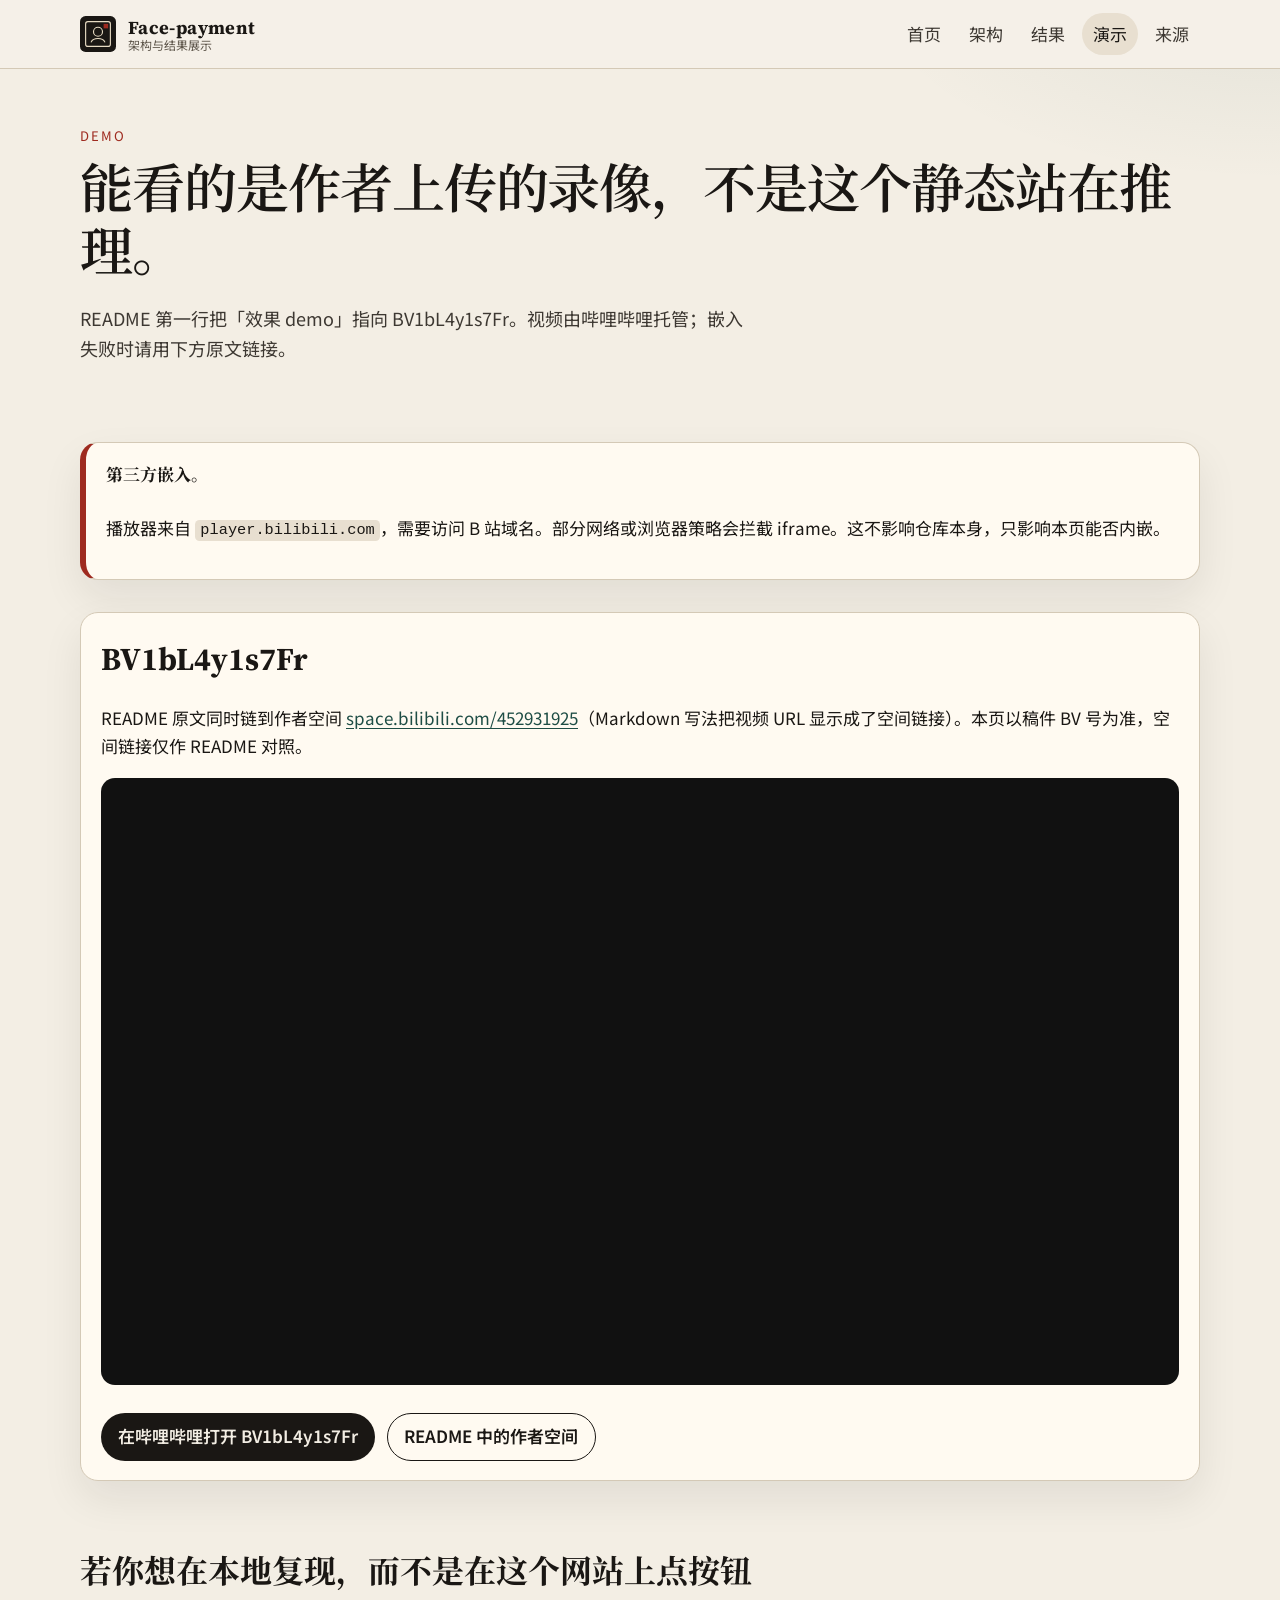
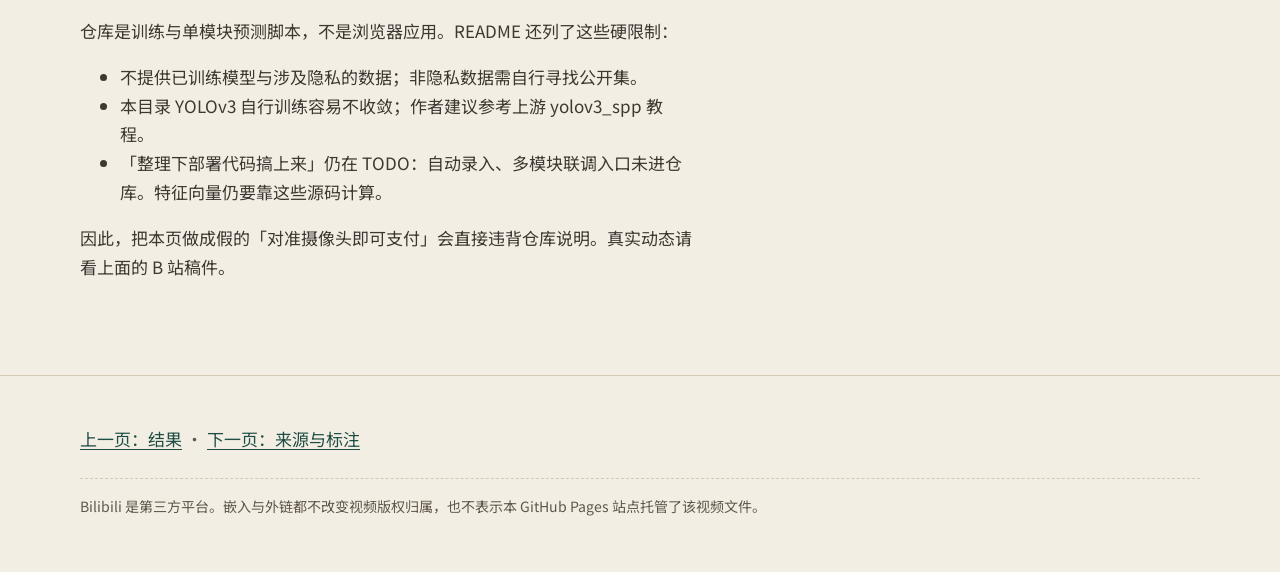
==== docs/demo.html @ 33ffc805 "Add a static GitHub Pages architecture showcase. Publish a Chinese-first docs/ site that explains th" ====
<!DOCTYPE html>
<html lang="zh-CN">
<head>
  <meta charset="utf-8">
  <meta name="viewport" content="width=device-width, initial-scale=1">
  <title>演示录像 · Face-payment</title>
  <meta name="description" content="Face-payment 无法在浏览器推理。官方效果演示是哔哩哔哩 BV1bL4y1s7Fr，本页嵌入并提供原文链接。">
  <link rel="canonical" href="https://unstoppablecurry.github.io/Face-payment/demo.html">
  <link rel="icon" href="assets/img/favicon.svg" type="image/svg+xml">
  <meta property="og:title" content="演示录像 · Face-payment">
  <meta property="og:description" content="嵌入 README 标明的 Bilibili 演示 BV1bL4y1s7Fr。第三方站点托管。">
  <meta property="og:url" content="https://unstoppablecurry.github.io/Face-payment/demo.html">
  <meta property="og:image" content="https://unstoppablecurry.github.io/Face-payment/assets/img/readme-user-image.png">
  <link rel="preconnect" href="https://fonts.googleapis.com">
  <link rel="preconnect" href="https://fonts.gstatic.com" crossorigin>
  <link href="https://fonts.googleapis.com/css2?family=Noto+Sans+SC:wght@400;600;700&family=Noto+Serif+SC:wght@600;700&family=Source+Serif+4:wght@600;700&display=swap" rel="stylesheet">
  <link rel="stylesheet" href="assets/css/site.css">
</head>
<body>
  <a class="skip-link" href="#main">跳到正文</a>
  <header class="site-header">
    <div class="wrap header-inner">
      <a class="brand" href="index.html">
        <img class="brand-mark" src="assets/img/favicon.svg" alt="">
        <span class="brand-text"><strong>Face-payment</strong><span>架构与结果展示</span></span>
      </a>
      <button class="nav-toggle" type="button" data-nav-toggle aria-expanded="false" aria-controls="site-nav">菜单</button>
      <nav id="site-nav" class="site-nav" data-site-nav aria-label="主导航">
        <ul>
          <li><a href="index.html">首页</a></li>
          <li><a href="architecture.html">架构</a></li>
          <li><a href="results.html">结果</a></li>
          <li><a href="demo.html" aria-current="page">演示</a></li>
          <li><a href="sources.html">来源</a></li>
        </ul>
      </nav>
    </div>
  </header>

  <main id="main">
    <header class="page-hero">
      <div class="wrap">
        <p class="kicker">Demo</p>
        <h1>能看的是作者上传的录像，不是这个静态站在推理。</h1>
        <p class="lede">README 第一行把「效果 demo」指向 BV1bL4y1s7Fr。视频由哔哩哔哩托管；嵌入失败时请用下方原文链接。</p>
      </div>
    </header>

    <section class="section">
      <div class="wrap">
        <aside class="notice">
          <strong>第三方嵌入。</strong>
          <p>播放器来自 <code>player.bilibili.com</code>，需要访问 B 站域名。部分网络或浏览器策略会拦截 iframe。这不影响仓库本身，只影响本页能否内嵌。</p>
        </aside>

        <div class="card">
          <h2 style="margin-top:0;font-family:var(--font-serif);">BV1bL4y1s7Fr</h2>
          <p>README 原文同时链到作者空间 <a href="https://space.bilibili.com/452931925">space.bilibili.com/452931925</a>（Markdown 写法把视频 URL 显示成了空间链接）。本页以稿件 BV 号为准，空间链接仅作 README 对照。</p>
          <div class="video-frame">
            <iframe
              src="https://player.bilibili.com/player.html?isOutside=true&amp;bvid=BV1bL4y1s7Fr&amp;p=1&amp;high_quality=1&amp;danmaku=0"
              title="哔哩哔哩演示视频 BV1bL4y1s7Fr"
              allowfullscreen
              loading="lazy"
              referrerpolicy="no-referrer-when-downgrade"></iframe>
          </div>
          <p class="hero-actions" style="margin-bottom:0;">
            <a class="btn btn-primary" href="https://www.bilibili.com/video/BV1bL4y1s7Fr">在哔哩哔哩打开 BV1bL4y1s7Fr</a>
            <a class="btn btn-ghost" href="https://space.bilibili.com/452931925">README 中的作者空间</a>
          </p>
        </div>
      </div>
    </section>

    <section class="section">
      <div class="wrap">
        <h2>若你想在本地复现，而不是在这个网站上点按钮</h2>
        <div class="prose">
          <p>仓库是训练与单模块预测脚本，不是浏览器应用。README 还列了这些硬限制：</p>
          <ul>
            <li>不提供已训练模型与涉及隐私的数据；非隐私数据需自行寻找公开集。</li>
            <li>本目录 YOLOv3 自行训练容易不收敛；作者建议参考上游 yolov3_spp 教程。</li>
            <li>「整理下部署代码搞上来」仍在 TODO：自动录入、多模块联调入口未进仓库。特征向量仍要靠这些源码计算。</li>
          </ul>
          <p>因此，把本页做成假的「对准摄像头即可支付」会直接违背仓库说明。真实动态请看上面的 B 站稿件。</p>
        </div>
      </div>
    </section>
  </main>

  <footer class="site-footer">
    <div class="wrap">
      <p><a href="results.html">上一页：结果</a> · <a href="sources.html">下一页：来源与标注</a></p>
      <p class="colophon">Bilibili 是第三方平台。嵌入与外链都不改变视频版权归属，也不表示本 GitHub Pages 站点托管了该视频文件。</p>
    </div>
  </footer>
  <script src="assets/js/site.js" defer></script>
</body>
</html>
---- docs/assets/css/site.css ----
:root {
  --paper: #f3eee4;
  --paper-deep: #e8dfd0;
  --card: #fffaf1;
  --ink: #1a1714;
  --ink-soft: #3d3832;
  --muted: #5f574c;
  --rule: #d4c9b6;
  --seal: #9e2a1f;
  --seal-deep: #7c1f16;
  --jade: #1e4d45;
  --jade-soft: #2a6b60;
  --focus: #1e4d45;
  --shadow: 0 18px 40px rgba(26, 23, 20, 0.08);
  --radius: 18px;
  --max: 1120px;
  --prose: 68ch;
  --font-serif: "Source Serif 4", "Noto Serif SC", "Songti SC", "SimSun", Georgia, serif;
  --font-sans: "Noto Sans SC", "Source Sans 3", "PingFang SC", "Microsoft YaHei", system-ui, sans-serif;
  --font-mono: "IBM Plex Mono", "Noto Sans Mono", ui-monospace, monospace;
}

*,
*::before,
*::after {
  box-sizing: border-box;
}

html {
  scroll-behavior: smooth;
}

@media (prefers-reduced-motion: reduce) {
  html {
    scroll-behavior: auto;
  }

  *,
  *::before,
  *::after {
    animation-duration: 0.01ms !important;
    animation-iteration-count: 1 !important;
    transition-duration: 0.01ms !important;
  }
}

body {
  margin: 0;
  color: var(--ink);
  background:
    radial-gradient(1200px 500px at 10% -10%, rgba(158, 42, 31, 0.06), transparent 50%),
    radial-gradient(900px 400px at 100% 0%, rgba(30, 77, 69, 0.07), transparent 45%),
    var(--paper);
  font-family: var(--font-sans);
  font-size: clamp(1rem, 0.96rem + 0.2vw, 1.0625rem);
  line-height: 1.7;
}

img,
svg {
  max-width: 100%;
  height: auto;
}

a {
  color: var(--jade);
  text-underline-offset: 0.18em;
}

a:hover {
  color: var(--seal);
}

a:focus-visible,
button:focus-visible,
summary:focus-visible {
  outline: 3px solid var(--focus);
  outline-offset: 3px;
}

.skip-link {
  position: absolute;
  left: 1rem;
  top: -3rem;
  z-index: 20;
  padding: 0.5rem 0.8rem;
  background: var(--ink);
  color: var(--paper);
  text-decoration: none;
}

.skip-link:focus {
  top: 1rem;
}

.wrap {
  width: min(calc(100% - 2rem), var(--max));
  margin-inline: auto;
}

.site-header {
  position: sticky;
  top: 0;
  z-index: 10;
  background: color-mix(in srgb, var(--paper) 86%, white);
  backdrop-filter: blur(12px);
  border-bottom: 1px solid var(--rule);
}

.header-inner {
  display: flex;
  align-items: center;
  justify-content: space-between;
  gap: 1rem;
  min-height: 4.25rem;
}

.brand {
  display: flex;
  align-items: center;
  gap: 0.75rem;
  color: inherit;
  text-decoration: none;
}

.brand-mark {
  width: 2.25rem;
  height: 2.25rem;
  flex: 0 0 auto;
}

.brand-text {
  display: flex;
  flex-direction: column;
  line-height: 1.15;
}

.brand-text strong {
  font-family: var(--font-serif);
  font-size: 1.15rem;
  letter-spacing: 0.02em;
}

.brand-text span {
  color: var(--muted);
  font-size: 0.75rem;
}

.nav-toggle {
  display: none;
  border: 1px solid var(--rule);
  background: var(--card);
  color: var(--ink);
  border-radius: 999px;
  padding: 0.45rem 0.8rem;
  font: inherit;
}

.site-nav ul {
  display: flex;
  gap: 0.35rem;
  list-style: none;
  margin: 0;
  padding: 0;
}

.site-nav a {
  display: inline-block;
  padding: 0.4rem 0.7rem;
  color: var(--ink-soft);
  text-decoration: none;
  border-radius: 999px;
}

.site-nav a[aria-current="page"],
.site-nav a:hover {
  background: var(--paper-deep);
  color: var(--ink);
}

.hero,
.page-hero {
  padding: 3.5rem 0 2.5rem;
}

.kicker {
  margin: 0 0 0.75rem;
  color: var(--seal);
  font-size: 0.82rem;
  letter-spacing: 0.16em;
  text-transform: uppercase;
}

.hero h1,
.page-hero h1 {
  margin: 0 0 1rem;
  font-family: var(--font-serif);
  font-size: clamp(2rem, 1.4rem + 2.4vw, 3.4rem);
  font-weight: 600;
  line-height: 1.18;
  letter-spacing: -0.02em;
}

.lede {
  max-width: var(--prose);
  color: var(--ink-soft);
  font-size: 1.125rem;
}

.hero-actions {
  display: flex;
  flex-wrap: wrap;
  gap: 0.75rem;
  margin-top: 1.75rem;
}

.btn {
  display: inline-flex;
  align-items: center;
  justify-content: center;
  min-height: 2.75rem;
  padding: 0.55rem 1.05rem;
  border-radius: 999px;
  text-decoration: none;
  font-weight: 600;
}

.btn-primary {
  background: var(--ink);
  color: var(--paper);
}

.btn-primary:hover {
  background: var(--seal-deep);
  color: #fff;
}

.btn-ghost {
  border: 1px solid var(--ink);
  color: var(--ink);
  background: transparent;
}

.btn-ghost:hover {
  background: var(--ink);
  color: var(--paper);
}

.notice,
.callout {
  border: 1px solid var(--rule);
  background: var(--card);
  border-radius: var(--radius);
  box-shadow: var(--shadow);
  padding: 1.15rem 1.25rem;
}

.notice {
  display: grid;
  gap: 0.4rem;
  margin: 0 0 2rem;
  border-left: 6px solid var(--seal);
}

.notice strong,
.callout strong {
  font-family: var(--font-serif);
}

.grid-2,
.grid-3,
.grid-4 {
  display: grid;
  gap: 1rem;
}

.grid-2 {
  grid-template-columns: repeat(2, minmax(0, 1fr));
}

.grid-3 {
  grid-template-columns: repeat(3, minmax(0, 1fr));
}

.grid-4 {
  grid-template-columns: repeat(4, minmax(0, 1fr));
}

.card,
.step,
.figure,
.table-wrap {
  background: var(--card);
  border: 1px solid var(--rule);
  border-radius: var(--radius);
  box-shadow: var(--shadow);
}

.card,
.step {
  padding: 1.2rem 1.25rem;
}

.step {
  position: relative;
  min-height: 100%;
}

.step-num {
  display: inline-flex;
  align-items: center;
  justify-content: center;
  width: 1.8rem;
  height: 1.8rem;
  margin-bottom: 0.7rem;
  border-radius: 50%;
  background: var(--ink);
  color: var(--paper);
  font-family: var(--font-serif);
  font-size: 0.95rem;
}

.step h3,
.card h3 {
  margin: 0 0 0.5rem;
  font-family: var(--font-serif);
  font-size: 1.2rem;
}

.section {
  padding: 1.25rem 0 2.75rem;
}

.section h2 {
  margin: 0 0 1rem;
  font-family: var(--font-serif);
  font-size: clamp(1.5rem, 1.2rem + 1vw, 2rem);
}

.prose {
  max-width: var(--prose);
}

.prose p,
.prose li {
  color: var(--ink-soft);
}

.prose h3 {
  font-family: var(--font-serif);
  margin-top: 1.8rem;
}

.figure {
  padding: 0.85rem;
  margin: 1.25rem 0;
}

.figure img {
  display: block;
  width: 100%;
  background: #fff;
  border-radius: 12px;
}

.figure figcaption {
  margin-top: 0.75rem;
  color: var(--muted);
  font-size: 0.92rem;
}

.asset-tag {
  display: inline-block;
  margin-bottom: 0.45rem;
  padding: 0.15rem 0.5rem;
  border-radius: 999px;
  background: var(--paper-deep);
  color: var(--ink-soft);
  font-size: 0.75rem;
  letter-spacing: 0.04em;
}

.video-frame {
  position: relative;
  overflow: hidden;
  border-radius: 14px;
  background: #111;
  aspect-ratio: 16 / 9;
}

.video-frame iframe {
  position: absolute;
  inset: 0;
  width: 100%;
  height: 100%;
  border: 0;
}

.table-wrap {
  overflow-x: auto;
  margin: 1.25rem 0;
}

table {
  width: 100%;
  border-collapse: collapse;
  min-width: 36rem;
}

th,
td {
  padding: 0.75rem 0.9rem;
  text-align: left;
  vertical-align: top;
  border-bottom: 1px solid var(--rule);
}

th {
  background: var(--paper-deep);
  font-family: var(--font-serif);
  font-weight: 600;
}

code,
.path {
  font-family: var(--font-mono);
  font-size: 0.9em;
  background: var(--paper-deep);
  padding: 0.08em 0.35em;
  border-radius: 0.3em;
}

.pill-row {
  display: flex;
  flex-wrap: wrap;
  gap: 0.5rem;
  margin: 1rem 0 0;
}

.pill {
  padding: 0.28rem 0.65rem;
  border-radius: 999px;
  background: var(--paper-deep);
  color: var(--ink-soft);
  font-size: 0.85rem;
}

.site-footer {
  margin-top: 2rem;
  padding: 2rem 0 2.5rem;
  border-top: 1px solid var(--rule);
  color: var(--muted);
}

.footer-grid {
  display: grid;
  grid-template-columns: 2fr 1fr 1fr;
  gap: 1.5rem;
}

.site-footer h2 {
  margin: 0 0 0.6rem;
  font-family: var(--font-serif);
  font-size: 1rem;
  color: var(--ink);
}

.site-footer ul {
  margin: 0;
  padding: 0;
  list-style: none;
}

.site-footer li + li {
  margin-top: 0.35rem;
}

.colophon {
  margin-top: 1.5rem;
  padding-top: 1rem;
  border-top: 1px dashed var(--rule);
  font-size: 0.88rem;
}

.stat {
  font-family: var(--font-serif);
  font-size: 1.7rem;
  line-height: 1.2;
}

.stat small {
  display: block;
  margin-top: 0.35rem;
  color: var(--muted);
  font-family: var(--font-sans);
  font-size: 0.85rem;
}

dl.meta {
  display: grid;
  grid-template-columns: 8rem 1fr;
  gap: 0.45rem 1rem;
}

dl.meta dt {
  color: var(--muted);
}

dl.meta dd {
  margin: 0;
}

@media (max-width: 860px) {
  .nav-toggle {
    display: inline-flex;
  }

  .site-nav {
    display: none;
    position: absolute;
    left: 0;
    right: 0;
    top: 100%;
    background: var(--card);
    border-bottom: 1px solid var(--rule);
    padding: 0.75rem 1rem 1rem;
  }

  .site-nav.is-open {
    display: block;
  }

  .site-nav ul {
    flex-direction: column;
  }

  .grid-2,
  .grid-3,
  .grid-4,
  .footer-grid {
    grid-template-columns: 1fr;
  }

  .hero,
  .page-hero {
    padding-top: 2.2rem;
  }
}

@media print {
  .site-header,
  .nav-toggle,
  .hero-actions,
  .site-footer {
    display: none;
  }

  body {
    background: #fff;
    color: #000;
  }
}
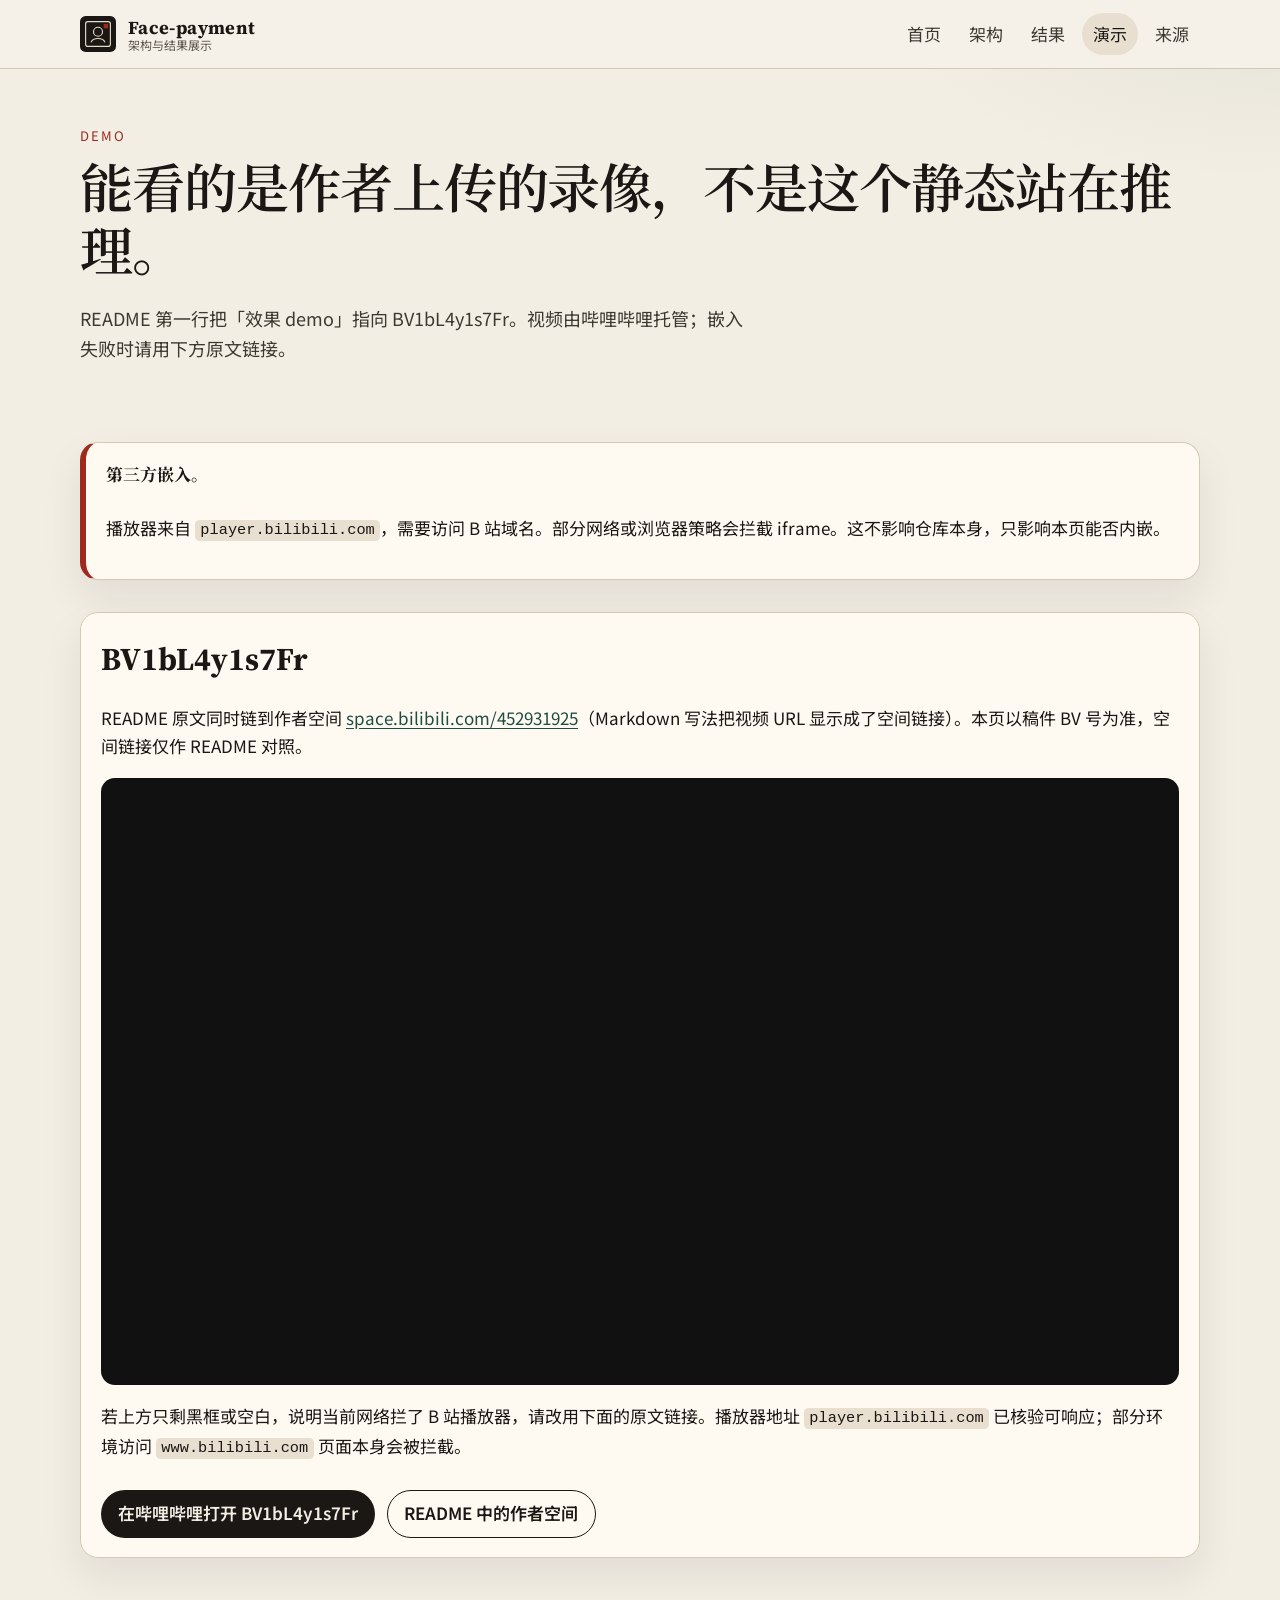
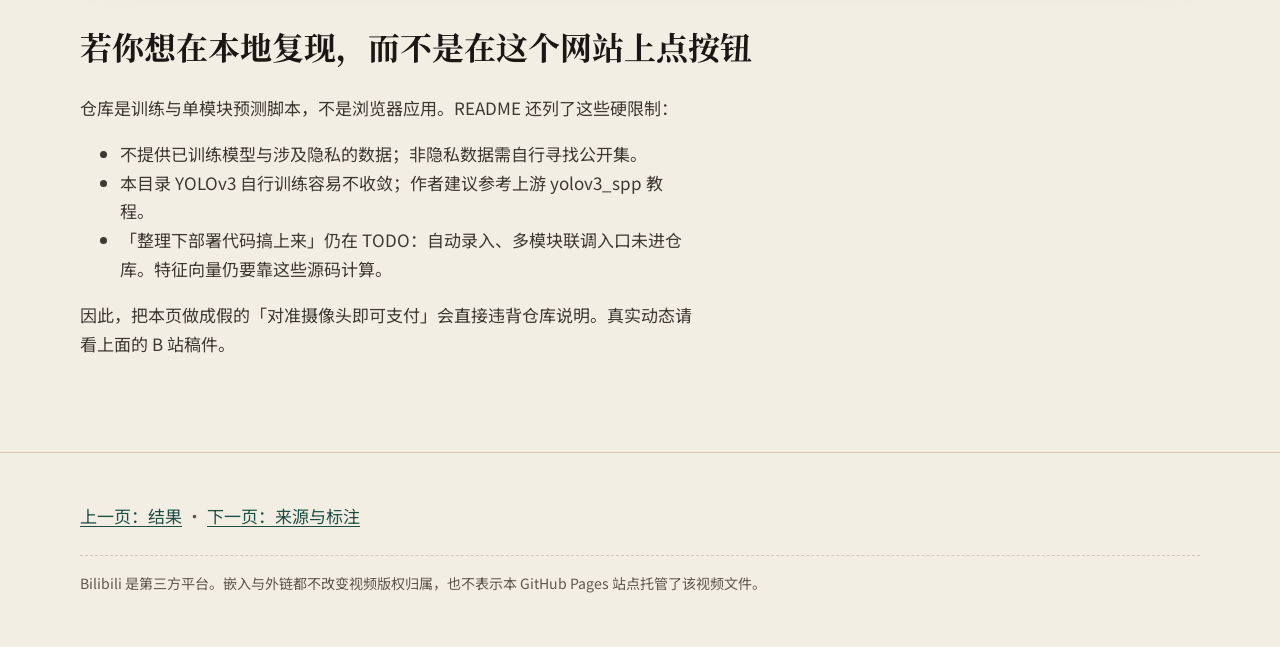
==== commit 461ea86b: "Explain Bilibili embed fallback when the player is blocked. Local rendering showed a blank iframe wh" ====
--- a/docs/demo.html
+++ b/docs/demo.html
@@ -64,6 +64,7 @@
               loading="lazy"
               referrerpolicy="no-referrer-when-downgrade"></iframe>
           </div>
+          <p>若上方只剩黑框或空白，说明当前网络拦了 B 站播放器，请改用下面的原文链接。播放器地址 <code>player.bilibili.com</code> 已核验可响应；部分环境访问 <code>www.bilibili.com</code> 页面本身会被拦截。</p>
           <p class="hero-actions" style="margin-bottom:0;">
             <a class="btn btn-primary" href="https://www.bilibili.com/video/BV1bL4y1s7Fr">在哔哩哔哩打开 BV1bL4y1s7Fr</a>
             <a class="btn btn-ghost" href="https://space.bilibili.com/452931925">README 中的作者空间</a>
